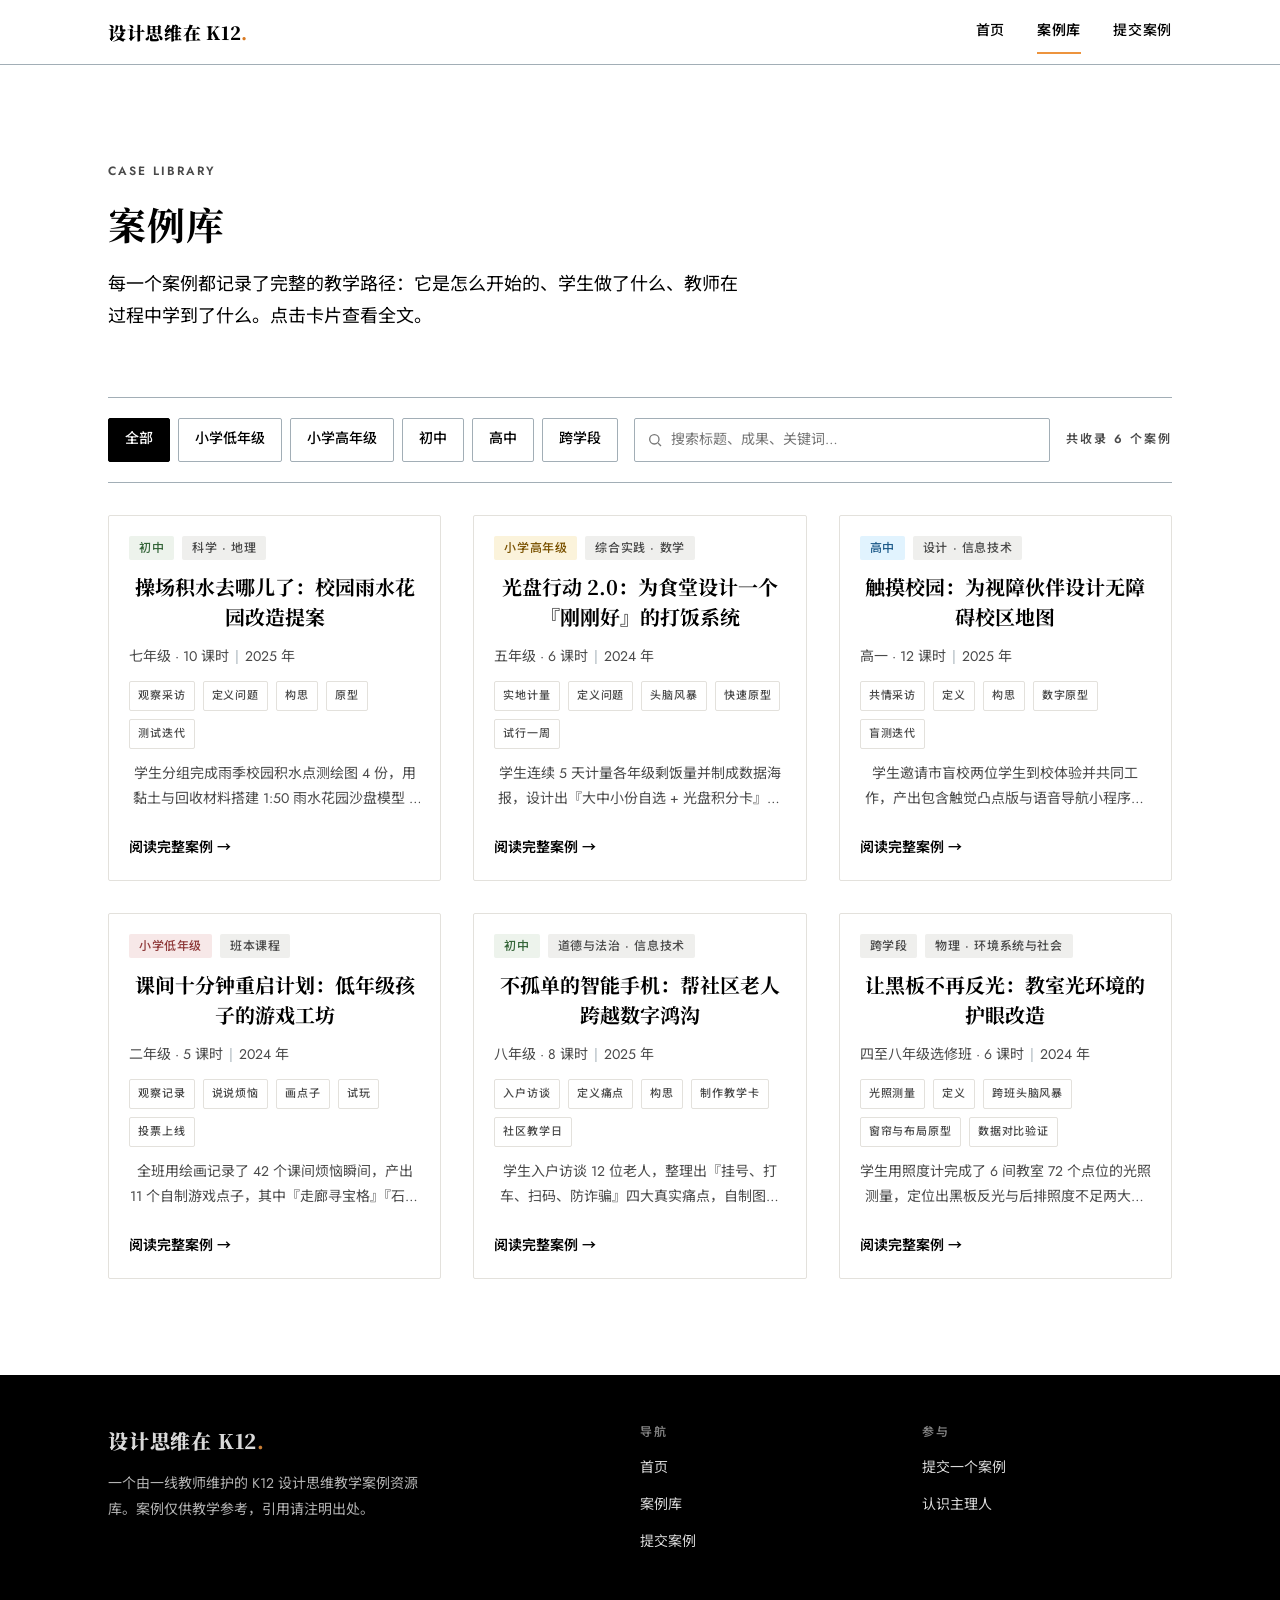
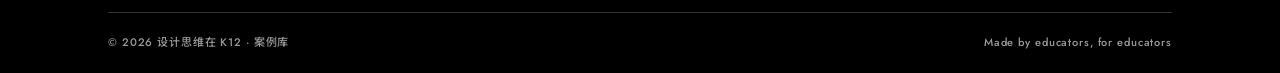
==== cases.html @ bfab35dc "Add case library page Ultraworked with [Sisyphus](https://github.com/code-yeongyu/oh-my-openagent)  " ====
<!DOCTYPE html>
<html lang="zh-CN">
<head>
  <meta charset="UTF-8">
  <meta name="viewport" content="width=device-width, initial-scale=1">
  <title>案例库 — 设计思维在 K12</title>
  <meta name="description" content="浏览已收录的 K12 设计思维教学案例：按学段与关键词筛选，查看每个项目的课时安排、设计流程、学生成果与教师反思。">
  <link rel="icon" href="data:image/svg+xml,%3Csvg xmlns='http://www.w3.org/2000/svg' viewBox='0 0 32 32'%3E%3Crect width='32' height='32' fill='%23000'/%3E%3Ccircle cx='16' cy='16' r='6' fill='%23ED943E'/%3E%3C/svg%3E">
  <link rel="preconnect" href="https://fonts.googleapis.com">
  <link rel="preconnect" href="https://fonts.gstatic.com" crossorigin>
  <link rel="stylesheet" href="https://fonts.googleapis.com/css2?family=Jost:wght@400;500;600&family=Noto+Sans+SC:wght@400;500;700&family=Noto+Serif+SC:wght@600;700;900&display=swap">
  <link rel="stylesheet" href="assets/style.css">
</head>
<body>
  <a class="skip-link" href="#main">跳到主要内容</a>

  <header class="site-nav">
    <div class="container site-nav__inner">
      <a class="wordmark" href="index.html">设计思维在 K12<span class="dot">.</span></a>
      <nav class="site-nav__links" aria-label="主导航">
        <a href="index.html">首页</a>
        <a href="cases.html" aria-current="page">案例库</a>
        <a href="submit.html">提交案例</a>
      </nav>
      <button class="nav-toggle" aria-expanded="false" aria-controls="nav-panel" aria-label="打开菜单">
        <svg width="20" height="20" viewBox="0 0 24 24" fill="none" stroke="currentColor" stroke-width="2" aria-hidden="true"><path d="M3 6h18M3 12h18M3 18h18"/></svg>
      </button>
    </div>
    <nav class="nav-panel container" id="nav-panel" aria-label="移动端导航">
      <a href="index.html">首页</a>
      <a href="cases.html" aria-current="page">案例库</a>
      <a href="submit.html">提交案例</a>
    </nav>
  </header>

  <main id="main">
    <div class="container">
      <div class="page-head">
        <span class="kicker">Case Library</span>
        <h1 class="h1" style="margin-top: 16px;">案例库</h1>
        <p class="body-lg">每一个案例都记录了完整的教学路径：它是怎么开始的、学生做了什么、教师在过程中学到了什么。点击卡片查看全文。</p>
      </div>

      <!-- 筛选栏 -->
      <fieldset style="border: 0; padding: 0; margin: 0;">
        <legend class="skip-link">按学段筛选</legend>
        <div class="filter-bar">
          <div class="pill-group" role="radiogroup" aria-label="按学段筛选">
            <input type="radio" name="stage-filter" id="sf-all" value="全部" checked>
            <label class="pill" for="sf-all">全部</label>
            <input type="radio" name="stage-filter" id="sf-low" value="小学低年级">
            <label class="pill" for="sf-low">小学低年级</label>
            <input type="radio" name="stage-filter" id="sf-high" value="小学高年级">
            <label class="pill" for="sf-high">小学高年级</label>
            <input type="radio" name="stage-filter" id="sf-junior" value="初中">
            <label class="pill" for="sf-junior">初中</label>
            <input type="radio" name="stage-filter" id="sf-senior" value="高中">
            <label class="pill" for="sf-senior">高中</label>
            <input type="radio" name="stage-filter" id="sf-cross" value="跨学段">
            <label class="pill" for="sf-cross">跨学段</label>
          </div>
          <label class="filter-search">
            <svg width="16" height="16" viewBox="0 0 24 24" fill="none" stroke="currentColor" stroke-width="2" aria-hidden="true"><circle cx="11" cy="11" r="7"/><path d="m21 21-4.3-4.3"/></svg>
            <span class="skip-link">搜索案例</span>
            <input type="search" id="case-search" placeholder="搜索标题、成果、关键词…" aria-label="搜索案例">
          </label>
          <span class="filter-count" id="case-count" aria-live="polite"></span>
        </div>
      </fieldset>

      <!-- 案例网格 -->
      <section style="padding-bottom: 96px;" aria-label="案例列表">
        <ul class="case-grid" id="case-list"></ul>
        <div class="empty-state" hidden>
          <p>没有找到匹配的案例。换个关键词试试，或者
            <a href="submit.html" style="color: var(--accent-deep); font-weight: 600;">提交第一个属于你的案例 →</a>
          </p>
        </div>
      </section>
    </div>
  </main>

  <!-- 案例详情 -->
  <dialog class="case-dialog" id="case-dialog" aria-labelledby="dialog-title">
    <div class="case-dialog__inner">
      <button class="case-dialog__close" aria-label="关闭详情">
        <svg width="20" height="20" viewBox="0 0 24 24" fill="none" stroke="currentColor" stroke-width="2" aria-hidden="true"><path d="M18 6 6 18M6 6l12 12"/></svg>
      </button>
      <span class="badge case-dialog__stage"></span>
      <h2 class="h2" id="dialog-title" style="margin-top: 16px;"></h2>
      <div class="case-dialog__meta"></div>
      <section class="case-dialog__section">
        <span class="label">项目背景</span>
        <p class="case-dialog__context"></p>
      </section>
      <section class="case-dialog__section">
        <span class="label">设计流程</span>
        <div class="case-dialog__flow"></div>
      </section>
      <section class="case-dialog__section">
        <span class="label">学生成果</span>
        <p class="case-dialog__outcome"></p>
      </section>
      <section class="case-dialog__section">
        <span class="label">教师反思</span>
        <p class="case-dialog__reflection"></p>
      </section>
    </div>
  </dialog>

  <footer class="site-footer">
    <div class="container">
      <div class="site-footer__grid">
        <div>
          <a class="wordmark" href="index.html">设计思维在 K12<span style="color: var(--accent);">.</span></a>
          <p>一个由一线教师维护的 K12 设计思维教学案例资源库。案例仅供教学参考，引用请注明出处。</p>
        </div>
        <div class="site-footer__col">
          <span class="label">导航</span>
          <ul>
            <li><a href="index.html">首页</a></li>
            <li><a href="cases.html">案例库</a></li>
            <li><a href="submit.html">提交案例</a></li>
          </ul>
        </div>
        <div class="site-footer__col">
          <span class="label">参与</span>
          <ul>
            <li><a href="submit.html">提交一个案例</a></li>
            <li><a href="index.html#host">认识主理人</a></li>
          </ul>
        </div>
      </div>
      <div class="site-footer__base">
        <span class="micro">© 2026 设计思维在 K12 · 案例库</span>
        <span class="micro">Made by educators, for educators</span>
      </div>
    </div>
  </footer>

  <script src="assets/cases.js"></script>
  <script src="assets/app.js"></script>
</body>
</html>
---- assets/style.css ----
/* ============================================================
   K12 设计思维教学案例库 — Design System Implementation
   Contract: ./DESIGN.md — 每个值必须可追溯到其中的 token
   ============================================================ */

/* ---------- Design Tokens ---------- */
:root {
  /* Color — Section 2 */
  --surface: #FFFFFF;
  --surface-tint: #FAF9F7;
  --ink: #000000;
  --ink-2: #4A4A4A;
  --ink-3: #767676;
  --ink-band: #000000;
  --paper: #FFFFFF;
  --accent: #ED943E;
  --accent-deep: #D97A22;
  --tint-rose: #E6D9D9;
  --line: #A2AEB6;
  --line-soft: #E3E1DC;
  --tag-blue-bg: #E1F3FE;    --tag-blue-ink: #1F5C8B;
  --tag-green-bg: #EDF3EC;   --tag-green-ink: #346538;
  --tag-yellow-bg: #FBF3DB;  --tag-yellow-ink: #7A5200;
  --tag-rose-bg: #F7E8E8;    --tag-rose-ink: #8F3A3A;
  --tag-gray-bg: #EFEFED;    --tag-gray-ink: #4A4A4A;
  --error: #9F2F2D;
  --error-bg: #FDEBEC;
  --shadow-lift: 0 2px 8px rgba(0, 0, 0, 0.04);
  --shadow-nav: 0 1px 0 rgba(0, 0, 0, 0.04);
  --backdrop: rgba(10, 10, 10, 0.5);

  /* Typography — Section 3 */
  --font-serif: "Noto Serif SC", "Songti SC", "STSong", "SimSun", serif;
  --font-sans: "Jost", "Noto Sans SC", "PingFang SC", "Microsoft YaHei", sans-serif;

  /* Spacing — Section 4 */
  --s-2: 8px;  --s-3: 12px; --s-4: 16px; --s-5: 20px;
  --s-6: 24px; --s-8: 32px; --s-10: 40px; --s-12: 48px;
  --s-16: 64px; --s-24: 96px; --s-32: 128px;

  /* Shape / motion */
  --radius: 2px;
  --ease-entry: cubic-bezier(0.16, 1, 0.3, 1);
}

/* ---------- Reset & Base ---------- */
*, *::before, *::after { box-sizing: border-box; }
html { -webkit-text-size-adjust: 100%; scroll-behavior: smooth; }
body {
  margin: 0;
  font-family: var(--font-sans);
  font-size: 16px;
  line-height: 1.8;
  color: var(--ink);
  background: var(--surface);
  -webkit-font-smoothing: antialiased;
  line-break: strict;
}
img { max-width: 100%; display: block; }
a { color: inherit; }
button { font: inherit; cursor: pointer; }
h1, h2, h3, h4, p, ul, ol, figure { margin: 0; }
ul, ol { padding: 0; list-style: none; }

/* Focus — Section 8 */
:focus-visible {
  outline: 2px solid var(--accent);
  outline-offset: 2px;
  border-radius: var(--radius);
}

.skip-link {
  position: absolute;
  left: -9999px;
  top: 0;
  z-index: 200;
  background: var(--ink);
  color: var(--paper);
  padding: var(--s-3) var(--s-5);
  font-size: 14px;
  text-decoration: none;
}
.skip-link:focus { left: 0; }

/* ---------- Typography helpers — Section 3 scale ---------- */
.display {
  font-family: var(--font-serif);
  font-weight: 900;
  font-size: clamp(34px, 5vw, 52px);
  line-height: 1.25;
  letter-spacing: 0.04em;
}
.h1 {
  font-family: var(--font-serif);
  font-weight: 700;
  font-size: clamp(28px, 4vw, 38px);
  line-height: 1.3;
  letter-spacing: 0.03em;
}
.h2 {
  font-family: var(--font-serif);
  font-weight: 600;
  font-size: clamp(22px, 3vw, 28px);
  line-height: 1.4;
  letter-spacing: 0.02em;
}
.h3 { font-weight: 700; font-size: 20px; line-height: 1.5; }
.body-lg { font-size: 18px; line-height: 1.8; }
.body-sm { font-size: 14px; line-height: 1.7; }
.label {
  font-size: 12px;
  font-weight: 600;
  line-height: 1.5;
  letter-spacing: 0.167em;
  text-transform: uppercase;
}
.micro {
  font-size: 11px;
  font-weight: 500;
  letter-spacing: 0.08em;
}
.muted { color: var(--ink-2); }

/* ---------- Layout primitives — Section 4 ---------- */
.container {
  max-width: 1160px;
  margin: 0 auto;
  padding-left: var(--s-6);
  padding-right: var(--s-6);
}
@media (min-width: 768px) {
  .container { padding-left: var(--s-12); padding-right: var(--s-12); }
}
.reading { max-width: 720px; }
.section { padding-top: var(--s-16); padding-bottom: var(--s-16); }
@media (min-width: 1024px) {
  .section { padding-top: var(--s-24); padding-bottom: var(--s-24); }
}

/* ---------- SectionBadge — Section 5 signature ---------- */
.badge {
  display: inline-block;
  background: var(--ink-band);
  color: var(--paper);
  font-size: 12px;
  font-weight: 600;
  letter-spacing: 0.167em;
  line-height: 1.5;
  padding: var(--s-2) var(--s-4);
  border-radius: var(--radius);
}

/* ---------- Kicker ---------- */
.kicker {
  font-size: 12px;
  font-weight: 600;
  letter-spacing: 0.167em;
  text-transform: uppercase;
  color: var(--ink-2);
}

/* ---------- Buttons — Section 5 ---------- */
.btn {
  display: inline-flex;
  align-items: center;
  gap: var(--s-2);
  font-size: 14px;
  font-weight: 600;
  letter-spacing: 0.05em;
  padding: 14px 28px;
  border-radius: var(--radius);
  border: 1px solid var(--ink);
  text-decoration: none;
  transition: background-color 200ms ease, color 200ms ease,
              border-color 200ms ease, transform 100ms ease;
  min-height: 44px;
}
.btn:active { transform: scale(0.98); }
.btn-primary { background: var(--ink); color: var(--paper); }
.btn-primary:hover { background: var(--accent); border-color: var(--accent); color: var(--ink); }
.btn-ghost { background: transparent; color: var(--ink); }
.btn-ghost:hover { border-color: var(--accent); color: var(--accent-deep); }
.btn[disabled] { opacity: 0.4; pointer-events: none; }

/* ---------- Tags — Section 2 pastels ---------- */
.tag {
  display: inline-block;
  font-size: 12px;
  font-weight: 500;
  letter-spacing: 0.05em;
  line-height: 1;
  padding: 6px 10px;
  border-radius: var(--radius);
  white-space: nowrap;
}
.tag-blue   { background: var(--tag-blue-bg);   color: var(--tag-blue-ink); }
.tag-green  { background: var(--tag-green-bg);  color: var(--tag-green-ink); }
.tag-yellow { background: var(--tag-yellow-bg); color: var(--tag-yellow-ink); }
.tag-rose   { background: var(--tag-rose-bg);   color: var(--tag-rose-ink); }
.tag-gray   { background: var(--tag-gray-bg);   color: var(--tag-gray-ink); }

/* ============================================================
   SiteNav — Section 5
   ============================================================ */
.site-nav {
  position: sticky;
  top: 0;
  z-index: 100;
  background: var(--surface);
  border-bottom: 1px solid var(--line);
  transition: box-shadow 200ms ease;
}
.site-nav.is-scrolled { box-shadow: var(--shadow-nav); }
.site-nav__inner {
  display: flex;
  align-items: center;
  justify-content: space-between;
  gap: var(--s-5);
  min-height: 64px;
}
.wordmark {
  font-family: var(--font-serif);
  font-weight: 900;
  font-size: 18px;
  letter-spacing: 0.04em;
  text-decoration: none;
  white-space: nowrap;
}
.wordmark .dot { color: var(--accent-deep); }
.site-nav__links {
  display: none;
  align-items: center;
  gap: var(--s-8);
}
.site-nav__links a {
  font-size: 14px;
  font-weight: 500;
  letter-spacing: 0.05em;
  text-decoration: none;
  padding: var(--s-2) 0;
  border-bottom: 2px solid transparent;
  transition: border-color 200ms ease, color 200ms ease;
}
.site-nav__links a:hover { border-bottom-color: var(--accent); }
.site-nav__links a[aria-current="page"] {
  border-bottom-color: var(--accent);
  font-weight: 600;
}
.nav-toggle {
  display: inline-flex;
  align-items: center;
  justify-content: center;
  width: 44px;
  height: 44px;
  background: none;
  border: 1px solid var(--line);
  border-radius: var(--radius);
  color: var(--ink);
}
.nav-panel {
  display: none;
  border-top: 1px solid var(--line-soft);
  overflow: hidden;
}
.nav-panel a {
  display: block;
  padding: var(--s-4) 0;
  font-size: 16px;
  font-weight: 500;
  text-decoration: none;
  border-bottom: 1px solid var(--line-soft);
}
.nav-panel a[aria-current="page"] { color: var(--accent-deep); font-weight: 600; }
.nav-panel.is-open { display: block; animation: panel-in 240ms ease-out; }
@keyframes panel-in {
  from { opacity: 0; transform: translateY(-8px); }
  to   { opacity: 1; transform: translateY(0); }
}
@media (min-width: 768px) {
  .site-nav__links { display: inline-flex; }
  .nav-toggle, .nav-panel { display: none !important; }
}

/* ============================================================
   Hero — orange full-bleed band, black serif display
   ============================================================ */
.hero {
  background: var(--accent);
  color: var(--ink);
  padding: var(--s-16) 0 var(--s-24);
}
@media (min-width: 1024px) {
  .hero { padding: var(--s-32) 0; }
}
.hero .kicker { color: var(--ink); }
.hero__inner { max-width: 880px; }
.hero p { margin-top: var(--s-6); max-width: 640px; }
.hero__actions {
  display: flex;
  flex-wrap: wrap;
  gap: var(--s-4);
  margin-top: var(--s-10);
}
/* On orange, ghost buttons use black border like the reference band */
.hero .btn-primary { background: var(--ink); color: var(--paper); border-color: var(--ink); }
.hero .btn-ghost { border-color: var(--ink); color: var(--ink); }
.hero .btn-primary:hover { background: var(--surface); border-color: var(--surface); color: var(--ink); }
.hero .btn-ghost:hover { background: var(--ink); color: var(--paper); }

/* ============================================================
   Editorial tri-column (homepage intro) — Section 4
   ============================================================ */
.editorial {
  display: grid;
  grid-template-columns: 1fr;
  gap: var(--s-10);
}
@media (min-width: 1024px) {
  .editorial {
    grid-template-columns: 200px minmax(0, 1fr) 240px;
    gap: var(--s-12);
  }
  .editorial__rail { position: sticky; top: 96px; align-self: start; }
}
.editorial__rail ul { border-left: 1px solid var(--line); }
.editorial__rail li a {
  display: block;
  padding: var(--s-2) 0 var(--s-2) var(--s-4);
  font-size: 14px;
  color: var(--ink-2);
  text-decoration: none;
  border-left: 2px solid transparent;
  margin-left: -1px;
  transition: color 200ms ease, border-color 200ms ease;
}
.editorial__rail li a:hover { color: var(--ink); border-left-color: var(--accent); }
.editorial__aside {
  border-left: 1px solid var(--line);
  padding-left: var(--s-4);
  font-size: 14px;
  color: var(--ink-2);
}
.editorial__aside + .editorial__aside { margin-top: var(--s-6); }
.editorial__aside strong { color: var(--ink); }

/* pull quote — reference Tim Brown quote grammar */
.pullquote {
  margin: var(--s-10) 0;
  font-family: var(--font-serif);
  font-style: italic;
  font-size: clamp(20px, 2.6vw, 26px);
  line-height: 1.6;
  letter-spacing: 0.02em;
}
.pullquote cite {
  display: block;
  margin-top: var(--s-4);
  font-family: var(--font-sans);
  font-style: normal;
  font-size: 12px;
  font-weight: 600;
  letter-spacing: 0.167em;
  text-transform: uppercase;
  color: var(--ink-2);
}

/* flow steps (设计流程 5 步) */
.flow-steps {
  counter-reset: step;
  margin-top: var(--s-8);
  display: grid;
  gap: 1px;
  background: var(--line-soft);
  border: 1px solid var(--line-soft);
}
.flow-steps li {
  counter-increment: step;
  background: var(--surface);
  padding: var(--s-5);
  display: grid;
  grid-template-columns: 44px 1fr;
  gap: var(--s-4);
  align-items: start;
}
.flow-steps li::before {
  content: "0" counter(step);
  font-family: var(--font-serif);
  font-weight: 700;
  font-size: 22px;
  line-height: 1;
  color: var(--accent-deep);
}
.flow-steps strong { display: block; font-size: 16px; }
.flow-steps span { display: block; font-size: 14px; color: var(--ink-2); margin-top: 2px; }

/* ============================================================
   ProfileBlock — Section 5
   ============================================================ */
.profile {
  display: grid;
  grid-template-columns: 1fr;
  gap: var(--s-10);
}
@media (min-width: 900px) {
  .profile { grid-template-columns: 320px 1fr; gap: var(--s-12); align-items: start; }
}
.profile__portrait {
  border: 1px solid var(--line);
  padding: var(--s-2);
  background: var(--surface);
  border-radius: var(--radius);
}
.profile__portrait img {
  width: 100%;
  aspect-ratio: 4 / 5;
  object-fit: cover;
  filter: grayscale(1) contrast(1.02);
}
.profile__portrait figcaption {
  padding-top: var(--s-2);
  text-align: center;
}
.profile__name {
  font-family: var(--font-serif);
  font-weight: 700;
  font-size: 24px;
  margin-top: var(--s-5);
}
.profile__role { font-size: 14px; color: var(--ink-2); margin-top: 2px; }

.cred-list { margin-top: var(--s-6); border-top: 1px solid var(--line-soft); }
.cred-list li {
  display: flex;
  gap: var(--s-3);
  align-items: baseline;
  padding: var(--s-3) 0;
  border-bottom: 1px solid var(--line-soft);
  font-size: 14px;
}
.cred-list .k { flex: 0 0 72px; }
.cred-list .v { color: var(--ink-2); }

.timeline { margin-top: var(--s-8); border-left: 1px solid var(--line); }
.timeline li {
  position: relative;
  padding: 0 0 var(--s-6) var(--s-5);
}
.timeline li::before {
  content: "";
  position: absolute;
  left: -5px;
  top: 9px;
  width: 9px;
  height: 9px;
  background: var(--surface);
  border: 2px solid var(--accent-deep);
  border-radius: 50%;
}
.timeline li:last-child { padding-bottom: 0; }
.timeline strong { display: block; font-size: 16px; }
.timeline span { display: block; font-size: 14px; color: var(--ink-2); margin-top: 2px; }

/* ============================================================
   Band — dark full-bleed (footer) & rose tint sections
   ============================================================ */
.band-rose { background: var(--tint-rose); }
.band-tint { background: var(--surface-tint); }
.band-dark { background: var(--ink-band); color: var(--paper); }

/* ============================================================
   CaseCard — Section 5
   ============================================================ */
.case-grid {
  display: grid;
  grid-template-columns: repeat(auto-fill, minmax(300px, 1fr));
  gap: var(--s-8);
}
.case-card {
  position: relative;
  display: flex;
  flex-direction: column;
  gap: var(--s-3);
  background: var(--surface);
  border: 1px solid var(--line-soft);
  border-radius: var(--radius);
  padding: var(--s-5);
  transition: border-color 200ms ease, transform 200ms ease, box-shadow 200ms ease;
}
.case-card:hover {
  border-color: var(--ink);
  transform: translateY(-2px);
  box-shadow: var(--shadow-lift);
}
.case-card__tags { display: flex; flex-wrap: wrap; gap: var(--s-2); }
.case-card__title { font-family: var(--font-serif); font-weight: 700; font-size: 20px; line-height: 1.5; }
.case-card__meta { font-size: 14px; color: var(--ink-2); }
.case-card__meta em { font-style: normal; color: var(--line); padding: 0 6px; }
.case-card__flow { display: flex; flex-wrap: wrap; gap: var(--s-2); }
.case-card__flow .step {
  font-size: 11px;
  font-weight: 500;
  letter-spacing: 0.08em;
  color: var(--ink-2);
  border: 1px solid var(--line-soft);
  padding: 4px 8px;
  border-radius: var(--radius);
}
.case-card__excerpt {
  font-size: 14px;
  color: var(--ink-2);
  display: -webkit-box;
  -webkit-line-clamp: 2;
  -webkit-box-orient: vertical;
  overflow: hidden;
}
.case-card__more {
  margin-top: auto;
  padding-top: var(--s-3);
  font-size: 14px;
  font-weight: 600;
  color: var(--ink);
}
.case-card__more .arrow { display: inline-block; transition: transform 200ms ease; }
.case-card:hover .case-card__more .arrow { transform: translateX(4px); }
.case-card:hover .case-card__more { color: var(--accent-deep); }
.case-card:focus-visible { border-color: var(--ink); box-shadow: var(--shadow-lift); }

/* ============================================================
   FilterBar — Section 5
   ============================================================ */
.filter-bar {
  display: flex;
  flex-wrap: wrap;
  align-items: center;
  gap: var(--s-4);
  padding: var(--s-5) 0;
  border-top: 1px solid var(--line);
  border-bottom: 1px solid var(--line);
  margin-bottom: var(--s-8);
}
.pill-group { display: flex; flex-wrap: wrap; gap: var(--s-2); }
.pill-group input { position: absolute; opacity: 0; pointer-events: none; }
.pill {
  display: inline-block;
  font-size: 14px;
  font-weight: 500;
  padding: 8px 16px;
  min-height: 44px;
  line-height: 1.6;
  border: 1px solid var(--line);
  border-radius: var(--radius);
  cursor: pointer;
  transition: background-color 200ms ease, color 200ms ease, border-color 200ms ease;
}
.pill:hover { border-color: var(--ink); }
.pill-group input:checked + .pill { background: var(--ink); border-color: var(--ink); color: var(--paper); }
.pill-group input:focus-visible + .pill { outline: 2px solid var(--accent); outline-offset: 2px; }
.filter-search {
  flex: 1 1 220px;
  min-width: 200px;
  display: flex;
  align-items: center;
  gap: var(--s-2);
  border: 1px solid var(--line);
  border-radius: var(--radius);
  padding: 0 var(--s-3);
  min-height: 44px;
  transition: border-color 200ms ease;
}
.filter-search:focus-within { border-color: var(--ink); }
.filter-search svg { flex: none; color: var(--ink-3); }
.filter-search input {
  flex: 1;
  border: 0;
  outline: none;
  font: inherit;
  font-size: 14px;
  padding: var(--s-2) 0;
  background: transparent;
  color: var(--ink);
}
.filter-count { margin-left: auto; font-size: 12px; font-weight: 600; letter-spacing: 0.167em; color: var(--ink-2); }

.empty-state {
  padding: var(--s-16) var(--s-5);
  text-align: center;
  border: 1px dashed var(--line);
  border-radius: var(--radius);
}
.empty-state p { color: var(--ink-2); margin-top: var(--s-2); }

/* ============================================================
   Dialog — Section 5
   ============================================================ */
dialog.case-dialog {
  width: min(720px, calc(100vw - 32px));
  max-height: min(84vh, 860px);
  border: 1px solid var(--line);
  border-radius: var(--radius);
  padding: 0;
  background: var(--surface);
  color: var(--ink);
  overscroll-behavior: contain;
}
dialog.case-dialog::backdrop { background: var(--backdrop); }
.case-dialog__inner { padding: var(--s-8); }
@media (max-width: 600px) { .case-dialog__inner { padding: var(--s-5); } }
.case-dialog__close {
  position: absolute;
  top: var(--s-3);
  right: var(--s-3);
  width: 44px;
  height: 44px;
  display: inline-flex;
  align-items: center;
  justify-content: center;
  background: none;
  border: 1px solid transparent;
  border-radius: var(--radius);
  color: var(--ink-2);
  transition: border-color 200ms ease, color 200ms ease;
}
.case-dialog__close:hover { border-color: var(--ink); color: var(--ink); }
.case-dialog h2 { margin-top: var(--s-4); }
.case-dialog__meta {
  display: flex;
  flex-wrap: wrap;
  gap: var(--s-2) var(--s-5);
  margin-top: var(--s-4);
  padding-bottom: var(--s-5);
  border-bottom: 1px solid var(--line-soft);
  font-size: 14px;
  color: var(--ink-2);
}
.case-dialog__section { margin-top: var(--s-6); }
.case-dialog__section .label { color: var(--ink-3); display: block; margin-bottom: var(--s-2); }
.case-dialog__section p { font-size: 15px; line-height: 1.8; }
.case-dialog__flow { display: flex; flex-wrap: wrap; gap: var(--s-2); }

dialog[open] { animation: dialog-in 200ms ease-out; }
@keyframes dialog-in {
  from { opacity: 0; transform: translateY(8px); }
  to   { opacity: 1; transform: translateY(0); }
}

/* ============================================================
   Form — Section 5
   ============================================================ */
.form-grid {
  display: grid;
  grid-template-columns: 1fr;
  gap: var(--s-6) var(--s-8);
}
@media (min-width: 768px) {
  .form-grid { grid-template-columns: 1fr 1fr; }
  .form-grid .field-full { grid-column: 1 / -1; }
}
.field label {
  display: block;
  font-size: 14px;
  font-weight: 600;
  margin-bottom: var(--s-2);
}
.field .req { color: var(--error); }
.field input[type="text"],
.field input[type="email"],
.field select,
.field textarea {
  width: 100%;
  font: inherit;
  font-size: 15px;
  color: var(--ink);
  background: var(--surface);
  border: 1px solid var(--line);
  border-radius: var(--radius);
  padding: var(--s-3);
  min-height: 48px;
  transition: border-color 200ms ease;
}
.field textarea { resize: vertical; min-height: 120px; }
.field input:hover, .field select:hover, .field textarea:hover { border-color: var(--ink-3); }
.field input:focus, .field select:focus, .field textarea:focus {
  outline: none;
  border-color: var(--ink);
}
.field [aria-invalid="true"] { border-color: var(--error); background: var(--error-bg); }
.field__help { font-size: 14px; color: var(--ink-2); margin-top: var(--s-2); }
.field__error {
  display: none;
  font-size: 14px;
  color: var(--error);
  margin-top: var(--s-2);
}
.field.has-error .field__error { display: block; }
.field-consent {
  display: flex;
  gap: var(--s-3);
  align-items: flex-start;
  font-size: 14px;
  color: var(--ink-2);
}
.field-consent input {
  width: 18px;
  height: 18px;
  margin-top: 4px;
  accent-color: var(--ink);
}
.form-actions {
  display: flex;
  flex-wrap: wrap;
  gap: var(--s-4);
  align-items: center;
  margin-top: var(--s-8);
  padding-top: var(--s-6);
  border-top: 1px solid var(--line);
}
.form-note { font-size: 14px; color: var(--ink-2); }

.form-success {
  display: none;
  border: 1px solid var(--line);
  border-radius: var(--radius);
  padding: var(--s-10) var(--s-6);
  text-align: center;
}
.form-success.is-visible { display: block; }
.form-success .check {
  width: 56px;
  height: 56px;
  margin: 0 auto var(--s-5);
  border-radius: 50%;
  background: var(--tag-green-bg);
  color: var(--tag-green-ink);
  display: flex;
  align-items: center;
  justify-content: center;
}
.form-success h2 { margin-top: var(--s-4); }
.form-success p { color: var(--ink-2); margin-top: var(--s-3); }
.form-success .case-ref {
  display: inline-block;
  margin-top: var(--s-5);
  font-size: 12px;
  font-weight: 600;
  letter-spacing: 0.167em;
  background: var(--tag-gray-bg);
  color: var(--tag-gray-ink);
  padding: var(--s-2) var(--s-4);
  border-radius: var(--radius);
}
.form-success__actions {
  display: flex;
  justify-content: center;
  gap: var(--s-4);
  margin-top: var(--s-8);
  flex-wrap: wrap;
}

/* ============================================================
   Page header (inner pages)
   ============================================================ */
.page-head {
  padding: var(--s-16) 0 var(--s-10);
}
@media (min-width: 1024px) { .page-head { padding: var(--s-24) 0 var(--s-16); } }
.page-head .kicker { display: block; margin-bottom: var(--s-4); }
.page-head p { margin-top: var(--s-5); max-width: 640px; }

/* ============================================================
   Footer — Section 5
   ============================================================ */
.site-footer { background: var(--ink-band); color: var(--paper); }
.site-footer a { color: var(--paper); text-decoration: none; opacity: 0.85; transition: opacity 200ms ease; }
.site-footer a:hover { opacity: 1; text-decoration: underline; text-underline-offset: 3px; }
.site-footer__grid {
  display: grid;
  grid-template-columns: 1fr;
  gap: var(--s-8);
  padding: var(--s-12) 0;
}
@media (min-width: 768px) {
  .site-footer__grid { grid-template-columns: 2fr 1fr 1fr; }
}
.site-footer .wordmark { color: var(--paper); font-size: 20px; }
.site-footer__grid p { font-size: 14px; opacity: 0.7; margin-top: var(--s-3); max-width: 320px; }
.site-footer__col .label { display: block; color: var(--paper); opacity: 0.5; margin-bottom: var(--s-3); }
.site-footer__col li { margin-bottom: var(--s-2); }
.site-footer__col a { font-size: 14px; }
.site-footer__base {
  border-top: 1px solid rgba(255, 255, 255, 0.2);
  padding: var(--s-5) 0;
  display: flex;
  flex-wrap: wrap;
  gap: var(--s-3);
  justify-content: space-between;
  color: rgba(255, 255, 255, 0.6);
}

/* ============================================================
   Motion — Section 6: scroll entry, staggered
   ============================================================ */
.reveal {
  opacity: 0;
  transform: translateY(12px);
  transition: opacity 600ms var(--ease-entry), transform 600ms var(--ease-entry);
  transition-delay: calc(var(--i, 0) * 80ms);
}
.reveal.is-in { opacity: 1; transform: translateY(0); }

@media (prefers-reduced-motion: reduce) {
  html { scroll-behavior: auto; }
  *, *::before, *::after {
    animation-duration: 0.01ms !important;
    animation-iteration-count: 1 !important;
    transition-duration: 0.01ms !important;
  }
  .reveal { opacity: 1; transform: none; }
}
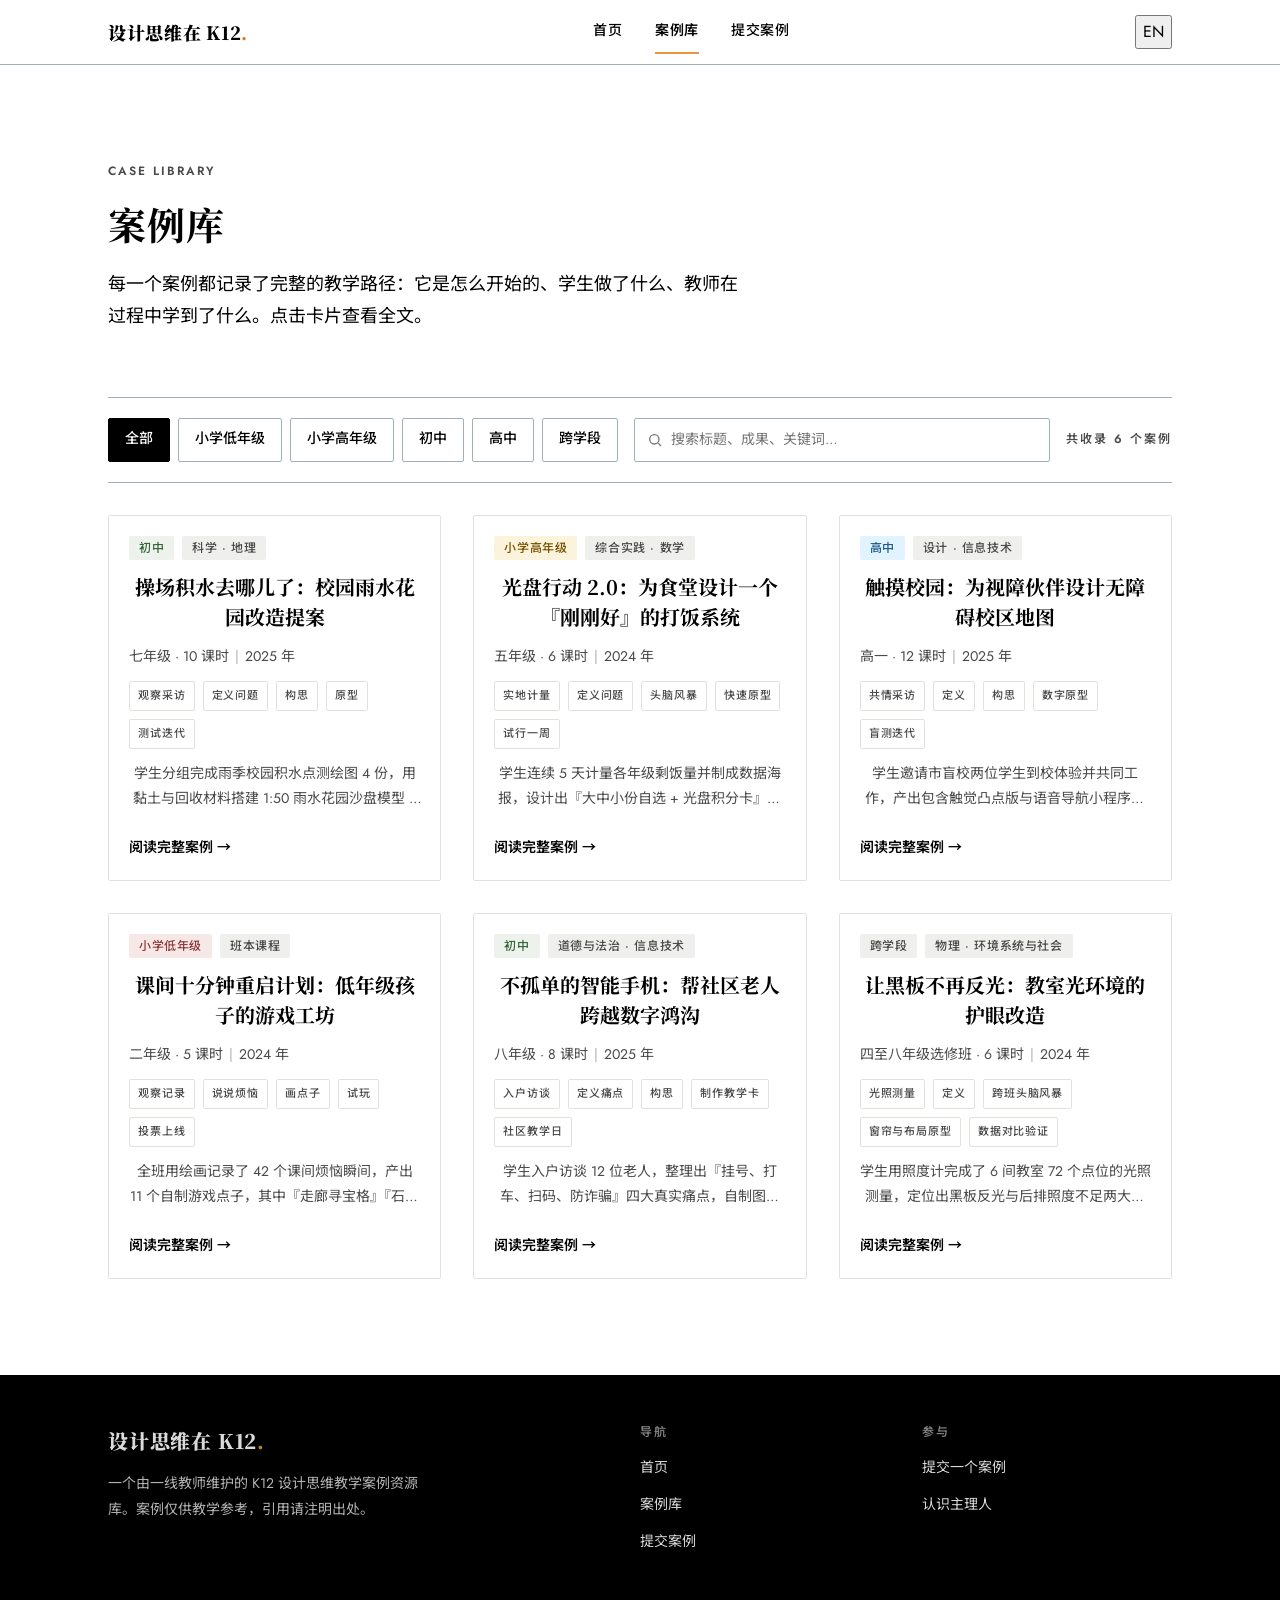
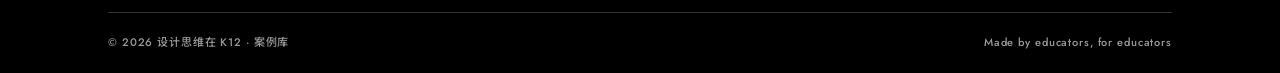
==== commit 94cbaf97: "Add i18n hooks to case library page Ultraworked with [Sisyphus](https://github.com/code-yeongyu/oh-m" ====
--- a/cases.html
+++ b/cases.html
@@ -11,58 +11,61 @@
   <link rel="stylesheet" href="https://fonts.googleapis.com/css2?family=Jost:wght@400;500;600&family=Noto+Sans+SC:wght@400;500;700&family=Noto+Serif+SC:wght@600;700;900&display=swap">
   <link rel="stylesheet" href="assets/style.css">
 </head>
-<body>
-  <a class="skip-link" href="#main">跳到主要内容</a>
+<body data-page="cases">
+  <a class="skip-link" href="#main" data-i18n="app.skip">跳到主要内容</a>
 
   <header class="site-nav">
     <div class="container site-nav__inner">
       <a class="wordmark" href="index.html">设计思维在 K12<span class="dot">.</span></a>
       <nav class="site-nav__links" aria-label="主导航">
-        <a href="index.html">首页</a>
-        <a href="cases.html" aria-current="page">案例库</a>
-        <a href="submit.html">提交案例</a>
+        <a href="index.html" data-i18n="nav.home">首页</a>
+        <a href="cases.html" aria-current="page" data-i18n="nav.cases">案例库</a>
+        <a href="submit.html" data-i18n="nav.submit">提交案例</a>
       </nav>
-      <button class="nav-toggle" aria-expanded="false" aria-controls="nav-panel" aria-label="打开菜单">
-        <svg width="20" height="20" viewBox="0 0 24 24" fill="none" stroke="currentColor" stroke-width="2" aria-hidden="true"><path d="M3 6h18M3 12h18M3 18h18"/></svg>
-      </button>
+      <div class="site-nav__actions">
+        <button class="lang-toggle" type="button" data-lang-toggle aria-label="Switch to English">EN</button>
+        <button class="nav-toggle" aria-expanded="false" aria-controls="nav-panel" data-i18n-aria="app.menu.open">
+          <svg width="20" height="20" viewBox="0 0 24 24" fill="none" stroke="currentColor" stroke-width="2" aria-hidden="true"><path d="M3 6h18M3 12h18M3 18h18"/></svg>
+        </button>
+      </div>
     </div>
     <nav class="nav-panel container" id="nav-panel" aria-label="移动端导航">
       <a href="index.html">首页</a>
-      <a href="cases.html" aria-current="page">案例库</a>
-      <a href="submit.html">提交案例</a>
+      <a href="cases.html" aria-current="page" data-i18n="nav.cases">案例库</a>
+      <a href="submit.html" data-i18n="nav.submit">提交案例</a>
     </nav>
   </header>
 
   <main id="main">
     <div class="container">
       <div class="page-head">
-        <span class="kicker">Case Library</span>
-        <h1 class="h1" style="margin-top: 16px;">案例库</h1>
-        <p class="body-lg">每一个案例都记录了完整的教学路径：它是怎么开始的、学生做了什么、教师在过程中学到了什么。点击卡片查看全文。</p>
+        <span class="kicker" data-i18n="cases.kicker">Case Library</span>
+        <h1 class="h1" style="margin-top: 16px;" data-i18n="cases.title">案例库</h1>
+        <p class="body-lg" data-i18n="cases.desc">每一个案例都记录了完整的教学路径：它是怎么开始的、学生做了什么、教师在过程中学到了什么。点击卡片查看全文。</p>
       </div>
 
       <!-- 筛选栏 -->
       <fieldset style="border: 0; padding: 0; margin: 0;">
-        <legend class="skip-link">按学段筛选</legend>
+        <legend class="skip-link" data-i18n="cases.filter.legend">按学段筛选</legend>
         <div class="filter-bar">
-          <div class="pill-group" role="radiogroup" aria-label="按学段筛选">
-            <input type="radio" name="stage-filter" id="sf-all" value="全部" checked>
-            <label class="pill" for="sf-all">全部</label>
-            <input type="radio" name="stage-filter" id="sf-low" value="小学低年级">
-            <label class="pill" for="sf-low">小学低年级</label>
-            <input type="radio" name="stage-filter" id="sf-high" value="小学高年级">
-            <label class="pill" for="sf-high">小学高年级</label>
-            <input type="radio" name="stage-filter" id="sf-junior" value="初中">
-            <label class="pill" for="sf-junior">初中</label>
-            <input type="radio" name="stage-filter" id="sf-senior" value="高中">
-            <label class="pill" for="sf-senior">高中</label>
-            <input type="radio" name="stage-filter" id="sf-cross" value="跨学段">
-            <label class="pill" for="sf-cross">跨学段</label>
+          <div class="pill-group" role="radiogroup" data-i18n-aria="cases.filter.label" aria-label="按学段筛选">
+            <input type="radio" name="stage-filter" id="sf-all" value="all" checked>
+            <label class="pill" for="sf-all" data-i18n="stage.all">全部</label>
+            <input type="radio" name="stage-filter" id="sf-low" value="pl">
+            <label class="pill" for="sf-low" data-i18n="stage.pl">小学低年级</label>
+            <input type="radio" name="stage-filter" id="sf-high" value="ph">
+            <label class="pill" for="sf-high" data-i18n="stage.ph">小学高年级</label>
+            <input type="radio" name="stage-filter" id="sf-junior" value="jh">
+            <label class="pill" for="sf-junior" data-i18n="stage.jh">初中</label>
+            <input type="radio" name="stage-filter" id="sf-senior" value="sh">
+            <label class="pill" for="sf-senior" data-i18n="stage.sh">高中</label>
+            <input type="radio" name="stage-filter" id="sf-cross" value="cross">
+            <label class="pill" for="sf-cross" data-i18n="stage.cross">跨学段</label>
           </div>
           <label class="filter-search">
             <svg width="16" height="16" viewBox="0 0 24 24" fill="none" stroke="currentColor" stroke-width="2" aria-hidden="true"><circle cx="11" cy="11" r="7"/><path d="m21 21-4.3-4.3"/></svg>
-            <span class="skip-link">搜索案例</span>
-            <input type="search" id="case-search" placeholder="搜索标题、成果、关键词…" aria-label="搜索案例">
+            <span class="skip-link" data-i18n="cases.search.aria">搜索案例</span>
+            <input type="search" id="case-search" placeholder="搜索标题、成果、关键词…" aria-label="搜索案例" data-i18n-placeholder="cases.search.ph" data-i18n-aria="cases.search.aria">
           </label>
           <span class="filter-count" id="case-count" aria-live="polite"></span>
         </div>
@@ -72,8 +75,8 @@
       <section style="padding-bottom: 96px;" aria-label="案例列表">
         <ul class="case-grid" id="case-list"></ul>
         <div class="empty-state" hidden>
-          <p>没有找到匹配的案例。换个关键词试试，或者
-            <a href="submit.html" style="color: var(--accent-deep); font-weight: 600;">提交第一个属于你的案例 →</a>
+          <p><span data-i18n="cases.empty.text">没有找到匹配的案例。换个关键词试试，或者</span>
+            <a href="submit.html" style="color: var(--accent-deep); font-weight: 600;" data-i18n="cases.empty.link">提交第一个属于你的案例 →</a>
           </p>
         </div>
       </section>
@@ -83,26 +86,26 @@
   <!-- 案例详情 -->
   <dialog class="case-dialog" id="case-dialog" aria-labelledby="dialog-title">
     <div class="case-dialog__inner">
-      <button class="case-dialog__close" aria-label="关闭详情">
+      <button class="case-dialog__close" data-i18n-aria="cases.dlg.close" aria-label="关闭详情">
         <svg width="20" height="20" viewBox="0 0 24 24" fill="none" stroke="currentColor" stroke-width="2" aria-hidden="true"><path d="M18 6 6 18M6 6l12 12"/></svg>
       </button>
       <span class="badge case-dialog__stage"></span>
       <h2 class="h2" id="dialog-title" style="margin-top: 16px;"></h2>
       <div class="case-dialog__meta"></div>
       <section class="case-dialog__section">
-        <span class="label">项目背景</span>
+        <span class="label" data-i18n="cases.dlg.context">项目背景</span>
         <p class="case-dialog__context"></p>
       </section>
       <section class="case-dialog__section">
-        <span class="label">设计流程</span>
+        <span class="label" data-i18n="cases.dlg.flow">设计流程</span>
         <div class="case-dialog__flow"></div>
       </section>
       <section class="case-dialog__section">
-        <span class="label">学生成果</span>
+        <span class="label" data-i18n="cases.dlg.outcome">学生成果</span>
         <p class="case-dialog__outcome"></p>
       </section>
       <section class="case-dialog__section">
-        <span class="label">教师反思</span>
+        <span class="label" data-i18n="cases.dlg.reflect">教师反思</span>
         <p class="case-dialog__reflection"></p>
       </section>
     </div>
@@ -113,32 +116,33 @@
       <div class="site-footer__grid">
         <div>
           <a class="wordmark" href="index.html">设计思维在 K12<span style="color: var(--accent);">.</span></a>
-          <p>一个由一线教师维护的 K12 设计思维教学案例资源库。案例仅供教学参考，引用请注明出处。</p>
+          <p data-i18n="ft.desc">一个由一线教师维护的 K12 设计思维教学案例资源库。案例仅供教学参考，引用请注明出处。</p>
         </div>
         <div class="site-footer__col">
-          <span class="label">导航</span>
+          <span class="label" data-i18n="ft.col.nav">导航</span>
           <ul>
-            <li><a href="index.html">首页</a></li>
-            <li><a href="cases.html">案例库</a></li>
-            <li><a href="submit.html">提交案例</a></li>
+            <li><a href="index.html" data-i18n="nav.home">首页</a></li>
+            <li><a href="cases.html" data-i18n="nav.cases">案例库</a></li>
+            <li><a href="submit.html" data-i18n="nav.submit">提交案例</a></li>
           </ul>
         </div>
         <div class="site-footer__col">
-          <span class="label">参与</span>
+          <span class="label" data-i18n="ft.col.join">参与</span>
           <ul>
-            <li><a href="submit.html">提交一个案例</a></li>
-            <li><a href="index.html#host">认识主理人</a></li>
+            <li><a href="submit.html" data-i18n="ft.link.submit">提交一个案例</a></li>
+            <li><a href="index.html#host" data-i18n="ft.link.curator">认识主理人</a></li>
           </ul>
         </div>
       </div>
       <div class="site-footer__base">
-        <span class="micro">© 2026 设计思维在 K12 · 案例库</span>
-        <span class="micro">Made by educators, for educators</span>
+        <span class="micro" data-i18n="ft.copyright">© 2026 设计思维在 K12 · 案例库</span>
+        <span class="micro" data-i18n="ft.tagline">Made by educators, for educators</span>
       </div>
     </div>
   </footer>
 
   <script src="assets/cases.js"></script>
+  <script src="assets/i18n.js"></script>
   <script src="assets/app.js"></script>
 </body>
 </html>
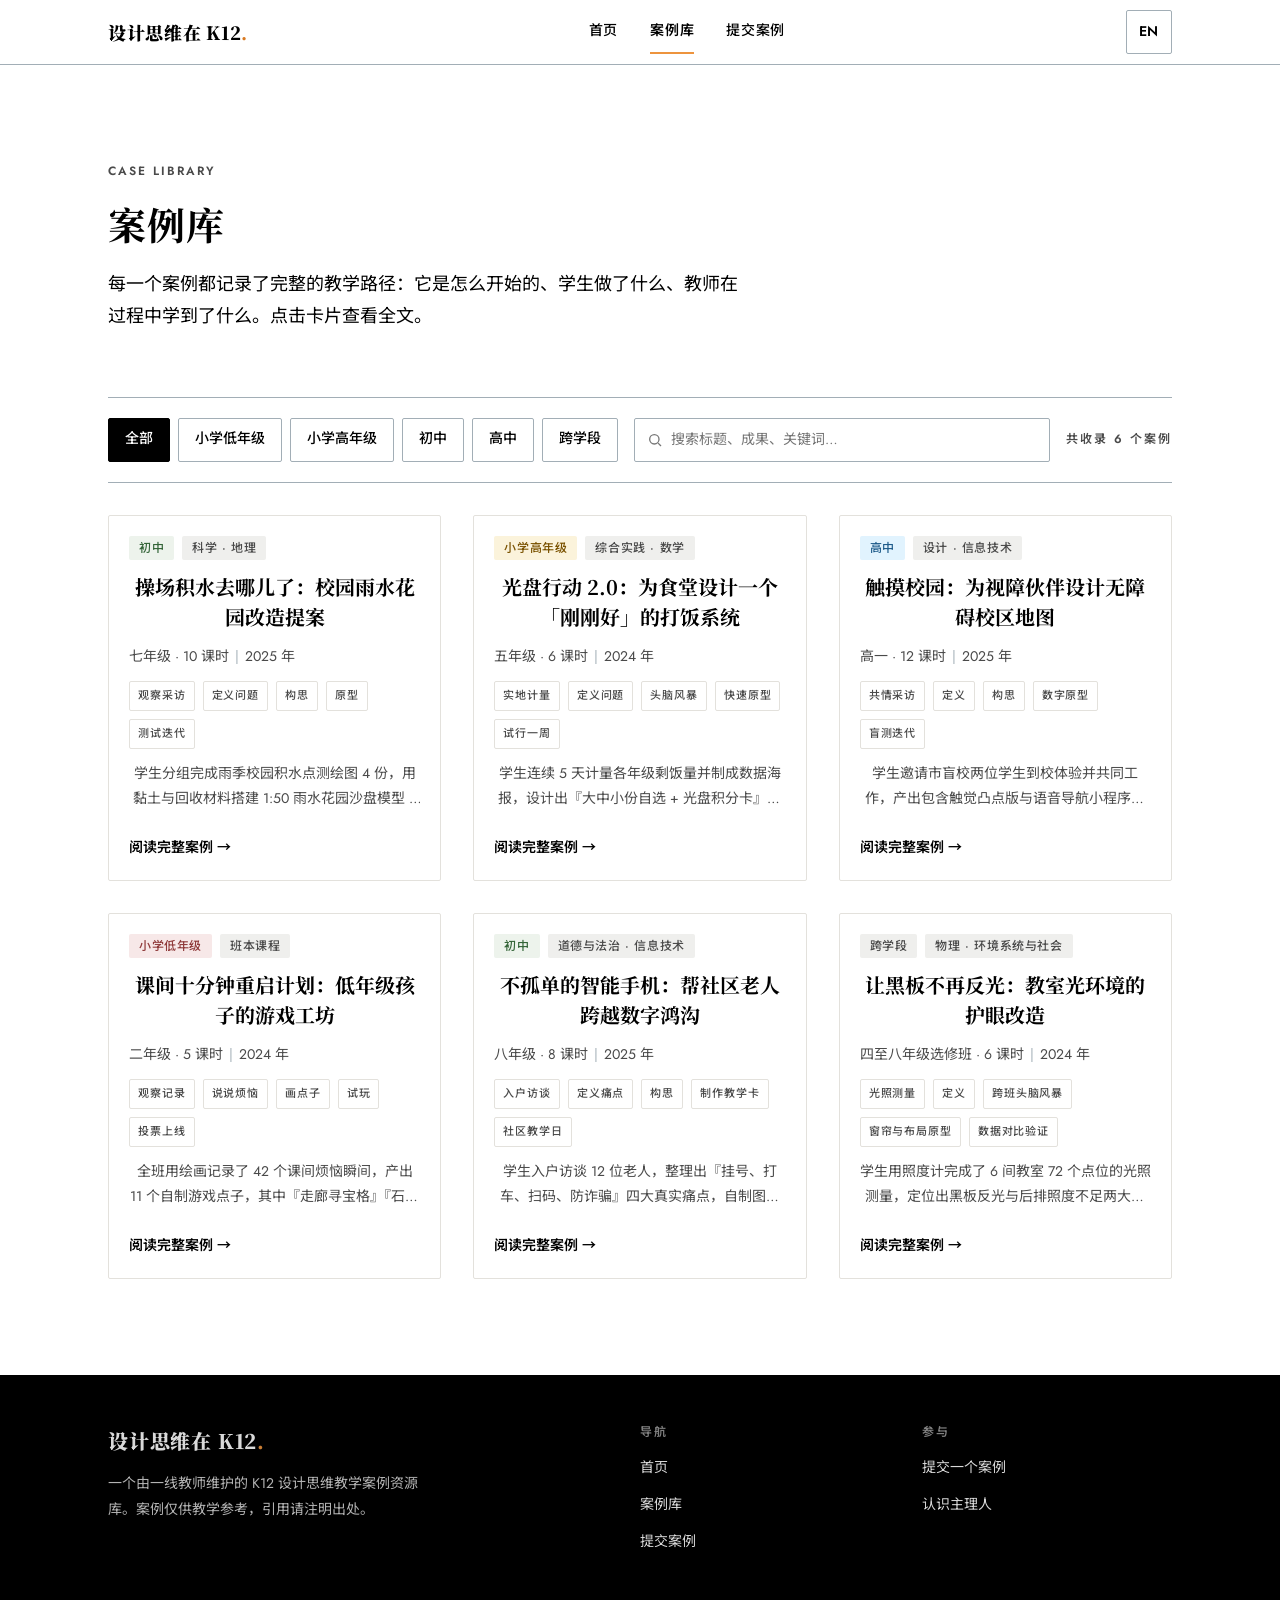
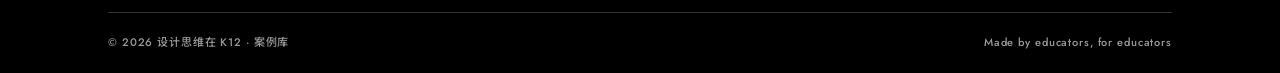
==== commit b87a666e: "Add edit-case button to case detail dialog Ultraworked with [Sisyphus](https://github.com/code-yeong" ====
--- a/cases.html
+++ b/cases.html
@@ -108,6 +108,9 @@
         <span class="label" data-i18n="cases.dlg.reflect">教师反思</span>
         <p class="case-dialog__reflection"></p>
       </section>
+      <div class="case-dialog__footer" style="margin-top: 32px; padding-top: 24px; border-top: 1px solid var(--line-soft);">
+        <a class="btn btn-ghost case-dialog__edit" href="submit.html" data-i18n="cases.dlg.edit">编辑案例</a>
+      </div>
     </div>
   </dialog>
 
--- a/assets/style.css
+++ b/assets/style.css
@@ -257,6 +257,30 @@
   border-radius: var(--radius);
   color: var(--ink);
 }
+.lang-toggle {
+  display: inline-flex;
+  align-items: center;
+  justify-content: center;
+  min-width: 44px;
+  height: 44px;
+  padding: 0 var(--s-3);
+  font-family: var(--font-sans);
+  font-size: 14px;
+  font-weight: 600;
+  letter-spacing: 0.05em;
+  background: none;
+  border: 1px solid var(--line);
+  border-radius: var(--radius);
+  color: var(--ink);
+  transition: border-color 200ms ease, color 200ms ease, transform 100ms ease;
+}
+.lang-toggle:hover { border-color: var(--ink); }
+.lang-toggle:active { transform: scale(0.98); }
+.site-nav__actions {
+  display: inline-flex;
+  align-items: center;
+  gap: var(--s-2);
+}
 .nav-panel {
   display: none;
   border-top: 1px solid var(--line-soft);
@@ -437,7 +461,7 @@
   border-bottom: 1px solid var(--line-soft);
   font-size: 14px;
 }
-.cred-list .k { flex: 0 0 72px; }
+.cred-list .k { flex: 0 0 92px; }
 .cred-list .v { color: var(--ink-2); }
 
 .timeline { margin-top: var(--s-8); border-left: 1px solid var(--line); }
